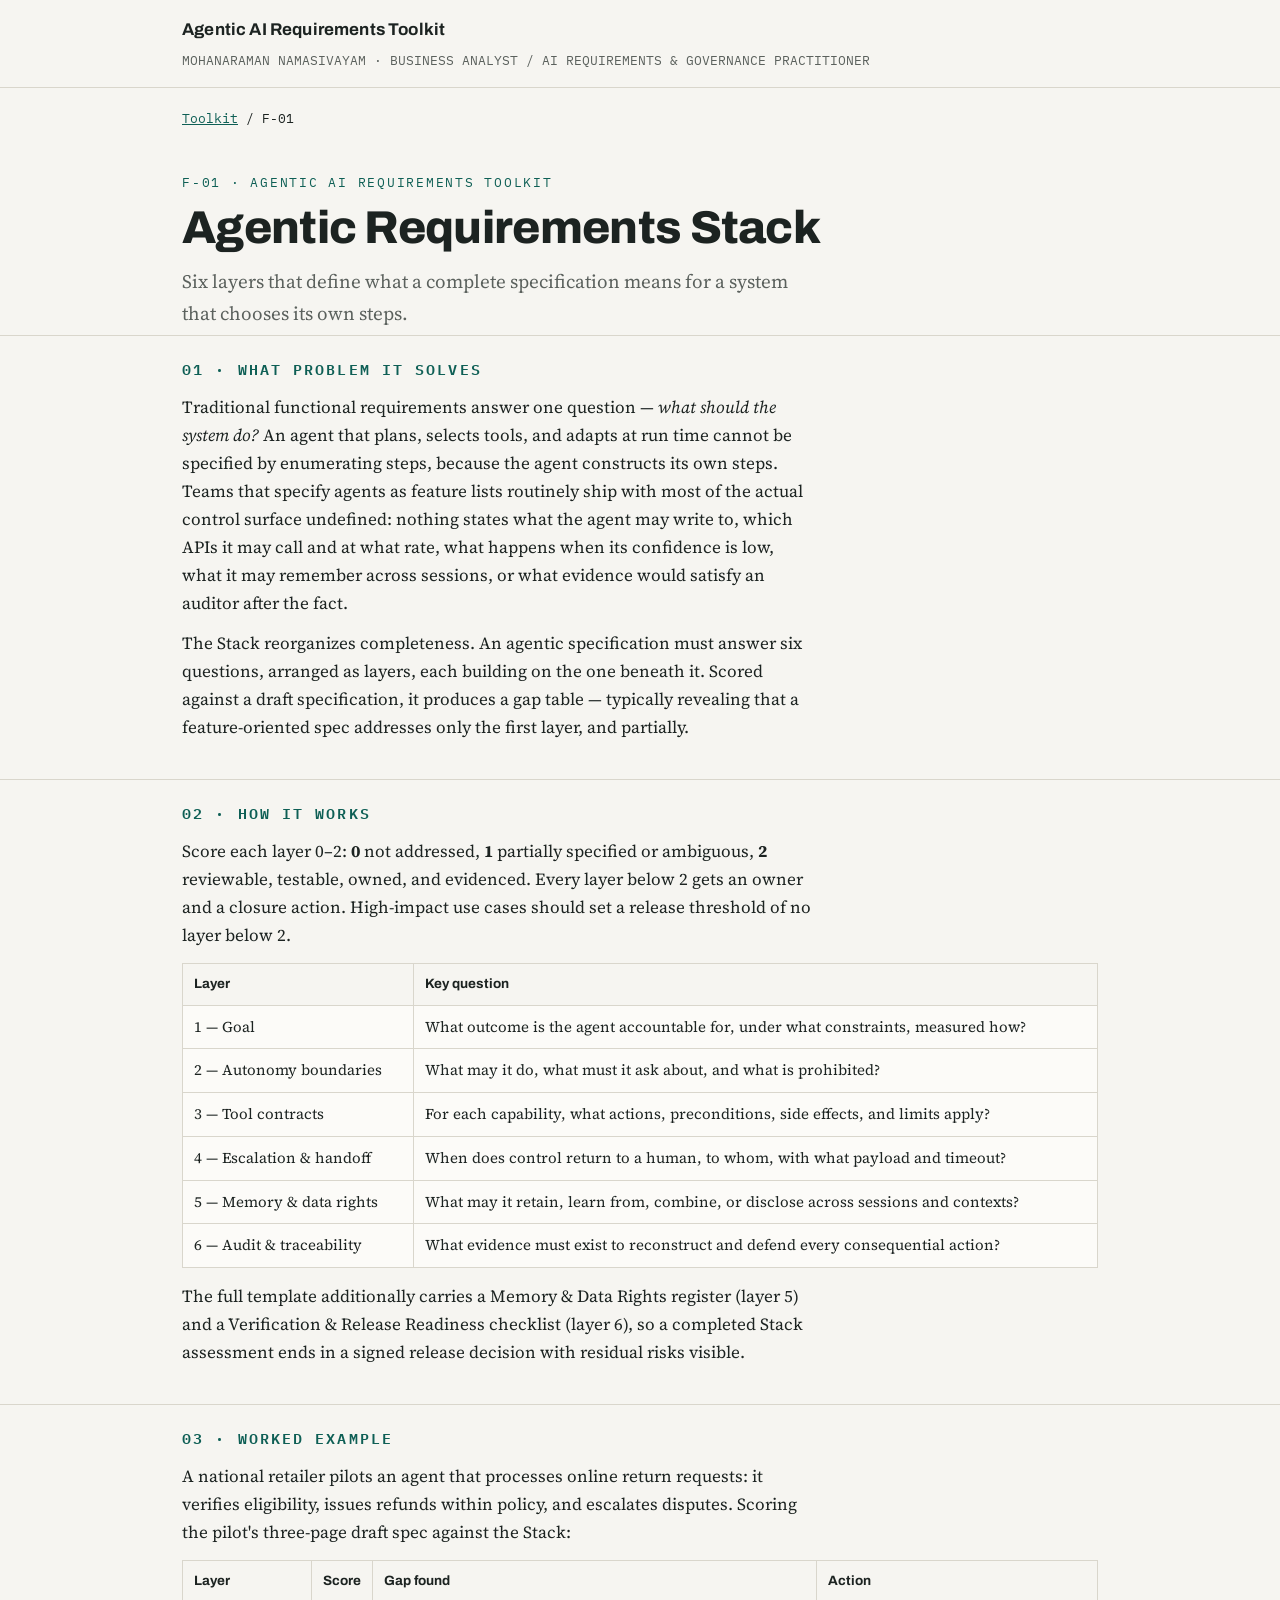
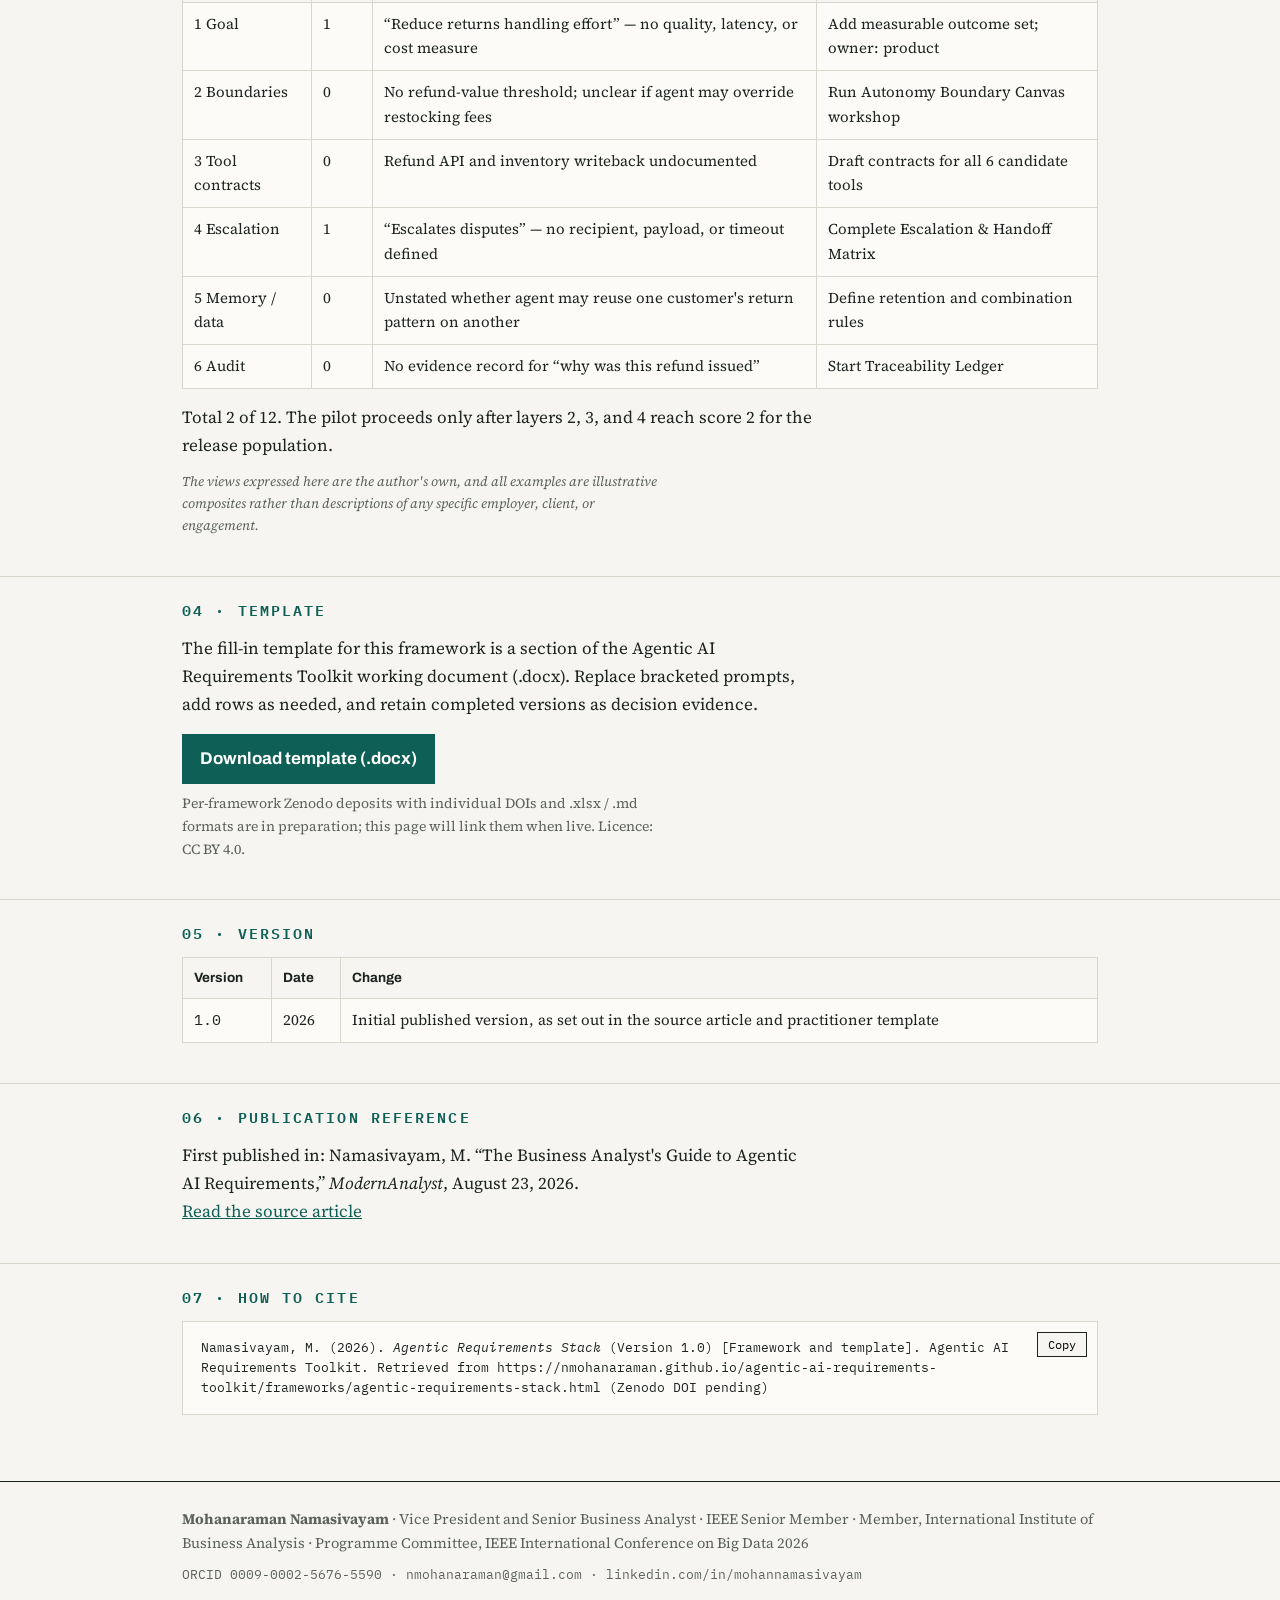
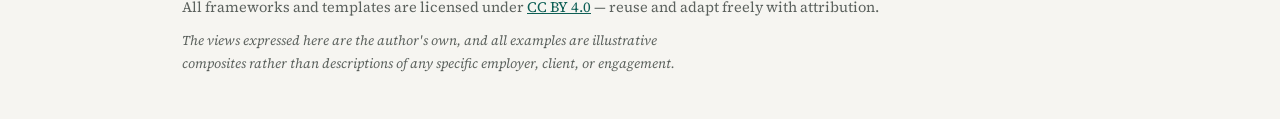
==== frameworks/agentic-requirements-stack.html @ 511b352f "Add nine framework pages" ====
<!doctype html><html lang="en"><head><meta charset="utf-8">
<meta name="viewport" content="width=device-width,initial-scale=1">
<title>Agentic Requirements Stack — Agentic AI Requirements Toolkit</title>
<meta name="author" content="Mohanaraman Namasivayam">
<link rel="preconnect" href="https://fonts.googleapis.com"><link href="https://fonts.googleapis.com/css2?family=Archivo:wght@600;700;800&family=IBM+Plex+Mono:wght@400;600&family=Source+Serif+4:ital,wght@0,400;0,600;1,400&display=swap" rel="stylesheet"><link rel="stylesheet" href="../style.css"></head><body>
<header class="mast"><div class="wrap">
<a href="../index.html">Agentic AI Requirements Toolkit</a>
<span class="role">MOHANARAMAN NAMASIVAYAM &middot; BUSINESS ANALYST / AI REQUIREMENTS &amp; GOVERNANCE PRACTITIONER</span>
</div></header>

<div class="wrap crumbs"><a href="../index.html">Toolkit</a> / F-01</div>
<div class="fw-head"><div class="wrap">
<p class="eyebrow">F-01 &middot; Agentic AI Requirements Toolkit</p>
<h1>Agentic Requirements Stack</h1>
<p class="tag">Six layers that define what a complete specification means for a system that chooses its own steps.</p>
</div></div>

<div class="sec"><div class="wrap"><h2>01 &middot; What problem it solves</h2><p>Traditional functional requirements answer one question &mdash; <em>what should the system do?</em> An agent that plans, selects tools, and adapts at run time cannot be specified by enumerating steps, because the agent constructs its own steps. Teams that specify agents as feature lists routinely ship with most of the actual control surface undefined: nothing states what the agent may write to, which APIs it may call and at what rate, what happens when its confidence is low, what it may remember across sessions, or what evidence would satisfy an auditor after the fact.</p>
<p>The Stack reorganizes completeness. An agentic specification must answer six questions, arranged as layers, each building on the one beneath it. Scored against a draft specification, it produces a gap table &mdash; typically revealing that a feature-oriented spec addresses only the first layer, and partially.</p></div></div>
<div class="sec"><div class="wrap"><h2>02 &middot; How it works</h2><p>Score each layer 0&ndash;2: <strong>0</strong> not addressed, <strong>1</strong> partially specified or ambiguous, <strong>2</strong> reviewable, testable, owned, and evidenced. Every layer below 2 gets an owner and a closure action. High-impact use cases should set a release threshold of no layer below 2.</p>
<table><thead><tr><th>Layer</th><th>Key question</th></tr></thead><tbody>
<tr><td>1 &mdash; Goal</td><td>What outcome is the agent accountable for, under what constraints, measured how?</td></tr>
<tr><td>2 &mdash; Autonomy boundaries</td><td>What may it do, what must it ask about, and what is prohibited?</td></tr>
<tr><td>3 &mdash; Tool contracts</td><td>For each capability, what actions, preconditions, side effects, and limits apply?</td></tr>
<tr><td>4 &mdash; Escalation &amp; handoff</td><td>When does control return to a human, to whom, with what payload and timeout?</td></tr>
<tr><td>5 &mdash; Memory &amp; data rights</td><td>What may it retain, learn from, combine, or disclose across sessions and contexts?</td></tr>
<tr><td>6 &mdash; Audit &amp; traceability</td><td>What evidence must exist to reconstruct and defend every consequential action?</td></tr>
</tbody></table>
<p>The full template additionally carries a Memory &amp; Data Rights register (layer 5) and a Verification &amp; Release Readiness checklist (layer 6), so a completed Stack assessment ends in a signed release decision with residual risks visible.</p></div></div>
<div class="sec"><div class="wrap"><h2>03 &middot; Worked example</h2><p>A national retailer pilots an agent that processes online return requests: it verifies eligibility, issues refunds within policy, and escalates disputes. Scoring the pilot's three-page draft spec against the Stack:</p>
<table><thead><tr><th>Layer</th><th>Score</th><th>Gap found</th><th>Action</th></tr></thead><tbody>
<tr><td>1 Goal</td><td>1</td><td>&ldquo;Reduce returns handling effort&rdquo; &mdash; no quality, latency, or cost measure</td><td>Add measurable outcome set; owner: product</td></tr>
<tr><td>2 Boundaries</td><td>0</td><td>No refund-value threshold; unclear if agent may override restocking fees</td><td>Run Autonomy Boundary Canvas workshop</td></tr>
<tr><td>3 Tool contracts</td><td>0</td><td>Refund API and inventory writeback undocumented</td><td>Draft contracts for all 6 candidate tools</td></tr>
<tr><td>4 Escalation</td><td>1</td><td>&ldquo;Escalates disputes&rdquo; &mdash; no recipient, payload, or timeout defined</td><td>Complete Escalation &amp; Handoff Matrix</td></tr>
<tr><td>5 Memory / data</td><td>0</td><td>Unstated whether agent may reuse one customer's return pattern on another</td><td>Define retention and combination rules</td></tr>
<tr><td>6 Audit</td><td>0</td><td>No evidence record for &ldquo;why was this refund issued&rdquo;</td><td>Start Traceability Ledger</td></tr>
</tbody></table>
<p>Total 2 of 12. The pilot proceeds only after layers 2, 3, and 4 reach score 2 for the release population.</p>
<p class="disc">The views expressed here are the author's own, and all examples are illustrative composites rather than descriptions of any specific employer, client, or engagement.</p></div></div>

<div class="sec"><div class="wrap"><h2>04 &middot; Template</h2>
<p>The fill-in template for this framework is a section of the Agentic AI Requirements Toolkit working document
(.docx). Replace bracketed prompts, add rows as needed, and retain completed versions as decision evidence.</p>
<a class="dl" href="../templates/Modern_Analyst_Agentic_AI_Requirements_Toolkit_Template.docx">Download template (.docx)</a>
<p class="note">Per-framework Zenodo deposits with individual DOIs and .xlsx / .md formats are in preparation;
this page will link them when live. Licence: CC BY 4.0.</p></div></div>

<div class="sec"><div class="wrap"><h2>05 &middot; Version</h2>
<table><thead><tr><th>Version</th><th>Date</th><th>Change</th></tr></thead>
<tbody><tr><td class="mono">1.0</td><td>2026</td><td>Initial published version, as set out in the source article and practitioner template</td></tr></tbody></table>
</div></div>

<div class="sec"><div class="wrap"><h2>06 &middot; Publication reference</h2>
<p>First published in: Namasivayam, M. &ldquo;The Business Analyst's Guide to Agentic AI Requirements,&rdquo; <em>ModernAnalyst</em>, August 23, 2026.<br>
<a href="https://www.modernanalyst.com/Resources/Articles/tabid/115/ID/7213/The-Business-Analysts-Guide-to-Agentic-AI-Requirements.aspx">Read the source article</a></p></div></div>

<div class="sec"><div class="wrap"><h2>07 &middot; How to cite</h2>
<div class="citebox"><button type="button" data-copy>Copy</button>
<span class="ct">Namasivayam, M. (2026). <em>Agentic Requirements Stack</em> (Version 1.0) [Framework and template]. Agentic AI Requirements Toolkit. Retrieved from https://nmohanaraman.github.io/agentic-ai-requirements-toolkit/frameworks/agentic-requirements-stack.html (Zenodo DOI pending)</span></div>
</div></div>

<footer><div class="wrap">
<p><strong>Mohanaraman Namasivayam</strong> &middot; Vice President and Senior Business Analyst &middot; IEEE Senior Member &middot; Member, International Institute of Business Analysis &middot; Programme Committee, IEEE International Conference on Big Data 2026</p>
<p class="mono" style="margin-top:8px">ORCID 0009-0002-5676-5590 &middot; nmohanaraman@gmail.com &middot; linkedin.com/in/mohannamasivayam</p>
<p style="margin-top:12px">All frameworks and templates are licensed under <a href="https://creativecommons.org/licenses/by/4.0/">CC BY 4.0</a> &mdash; reuse and adapt freely with attribution.</p>
<p class="disc" style="margin-top:10px">The views expressed here are the author's own, and all examples are illustrative composites rather than descriptions of any specific employer, client, or engagement.</p>
</div></footer>
<script>
document.querySelectorAll('[data-copy]').forEach(function(b){
 b.addEventListener('click',function(){
  navigator.clipboard.writeText(b.closest('.citebox').querySelector('.ct').innerText).then(function(){
   b.textContent='Copied';setTimeout(function(){b.textContent='Copy'},1600);});
 });});
</script></body></html>
---- style.css ----
:root{--paper:#F6F5F1;--card:#FCFBF8;--ink:#1C2321;--mut:#5B615D;--line:#D9D6CC;
--teal:#0E5F55;--amber:#8A5E14;--red:#93392C;--tealbg:#E4EEEA;--amberbg:#F3EAD6;--redbg:#F2E2DD;}
*{box-sizing:border-box;margin:0}
html{scroll-behavior:smooth}
@media (prefers-reduced-motion:reduce){html{scroll-behavior:auto}}
body{background:var(--paper);color:var(--ink);font:400 17px/1.65 "Source Serif 4",Georgia,serif;}
a{color:var(--teal)}a:focus-visible,button:focus-visible{outline:3px solid var(--amber);outline-offset:2px}
.wrap{max-width:960px;margin:0 auto;padding:0 22px}
.mono{font-family:"IBM Plex Mono",ui-monospace,monospace}
header.mast{border-bottom:1px solid var(--line);padding:16px 0}
.mast .wrap{display:flex;justify-content:space-between;align-items:baseline;flex-wrap:wrap;gap:6px}
.mast a{color:var(--ink);text-decoration:none;font-family:Archivo,system-ui,sans-serif;font-weight:700;letter-spacing:.01em}
.mast .role{font-family:"IBM Plex Mono",monospace;font-size:12.5px;color:var(--mut)}
h1,h2,h3{font-family:Archivo,system-ui,sans-serif;line-height:1.12;letter-spacing:-.015em}
.hero{padding:56px 0 34px}
.hero h1{font-size:clamp(34px,6vw,58px);font-weight:800;max-width:17ch}
.hero p.sub{max-width:62ch;margin-top:16px;font-size:19px;color:var(--mut)}
.strip{display:grid;grid-template-columns:repeat(3,1fr);gap:0;border:1.5px solid var(--ink);margin:34px 0 8px}
.strip>div{padding:13px 15px;font-family:"IBM Plex Mono",monospace;font-size:12.5px;letter-spacing:.04em}
.strip .s1{background:var(--tealbg);color:var(--teal);border-right:1.5px solid var(--ink)}
.strip .s2{background:var(--amberbg);color:var(--amber);border-right:1.5px solid var(--ink)}
.strip .s3{background:var(--redbg);color:var(--red)}
.strip b{display:block;font-size:14px;margin-bottom:2px}
.capn{font-family:"IBM Plex Mono",monospace;font-size:12px;color:var(--mut)}
section{padding:34px 0}
.eyebrow{font-family:"IBM Plex Mono",monospace;font-size:12.5px;letter-spacing:.14em;text-transform:uppercase;color:var(--teal);margin-bottom:10px}
h2{font-size:26px;margin-bottom:6px}
.collnote{color:var(--mut);max-width:66ch;margin-bottom:18px}
.reg{border-top:1.5px solid var(--ink)}
.reg a.row{display:grid;grid-template-columns:64px 1fr auto;gap:14px;align-items:baseline;
padding:15px 4px;border-bottom:1px solid var(--line);text-decoration:none;color:var(--ink)}
.reg a.row:hover{background:var(--card)}
.reg .fid{font-family:"IBM Plex Mono",monospace;font-size:13px;color:var(--teal)}
.reg .fname{font-family:Archivo,system-ui,sans-serif;font-weight:700;font-size:18px}
.reg .ftag{display:block;font-family:"Source Serif 4",serif;font-weight:400;font-size:14.5px;color:var(--mut);margin-top:2px}
.reg .fver{font-family:"IBM Plex Mono",monospace;font-size:12px;color:var(--mut);white-space:nowrap}
.card{background:var(--card);border:1px solid var(--line);padding:22px 24px;margin-top:14px}
footer{border-top:1.5px solid var(--ink);margin-top:40px;padding:26px 0 44px;font-size:14.5px;color:var(--mut)}
footer .mono{font-size:12.5px}
/* framework pages */
.fw-head{padding:44px 0 6px}
.fw-head h1{font-size:clamp(30px,5vw,46px);font-weight:800}
.fw-head .tag{font-size:19px;color:var(--mut);max-width:62ch;margin-top:12px}
.sec{padding:26px 0;border-top:1px solid var(--line)}
.sec h2{font-size:15px;font-family:"IBM Plex Mono",monospace;font-weight:600;letter-spacing:.14em;text-transform:uppercase;color:var(--teal);margin-bottom:14px}
.sec p{max-width:70ch;margin-bottom:12px}
table{border-collapse:collapse;width:100%;margin:14px 0;font-size:15px;background:var(--card)}
th,td{border:1px solid var(--line);padding:9px 11px;text-align:left;vertical-align:top}
thead th{font-family:Archivo,system-ui,sans-serif;font-size:13.5px;background:var(--paper)}
tbody th{font-family:"IBM Plex Mono",monospace;font-size:12.5px;width:160px;background:var(--paper)}
td.may,th.may{background:var(--tealbg);color:var(--teal);font-weight:600}
td.ask,th.ask{background:var(--amberbg);color:var(--amber);font-weight:600}
td.nev,th.nev{background:var(--redbg);color:var(--red);font-weight:600}
.dl{display:inline-block;font-family:Archivo,system-ui,sans-serif;font-weight:700;background:var(--teal);color:#fff;
padding:11px 18px;text-decoration:none;margin:4px 0 8px}
.dl:hover{background:#0B4A42}
.note{font-size:14px;color:var(--mut)}
.citebox{background:var(--card);border:1px solid var(--line);padding:16px 18px;font-family:"IBM Plex Mono",monospace;font-size:13px;line-height:1.55;position:relative}
.citebox button{position:absolute;top:10px;right:10px;font-family:"IBM Plex Mono",monospace;font-size:12px;
background:var(--paper);border:1px solid var(--ink);padding:4px 10px;cursor:pointer}
.disc{font-size:13.5px;color:var(--mut);font-style:italic;max-width:75ch}
.crumbs{font-family:"IBM Plex Mono",monospace;font-size:12.5px;padding-top:20px}
@media(max-width:640px){.reg a.row{grid-template-columns:52px 1fr}.reg .fver{display:none}
.strip{grid-template-columns:1fr}.strip .s1,.strip .s2{border-right:0;border-bottom:1.5px solid var(--ink)}
tbody th{width:auto}}
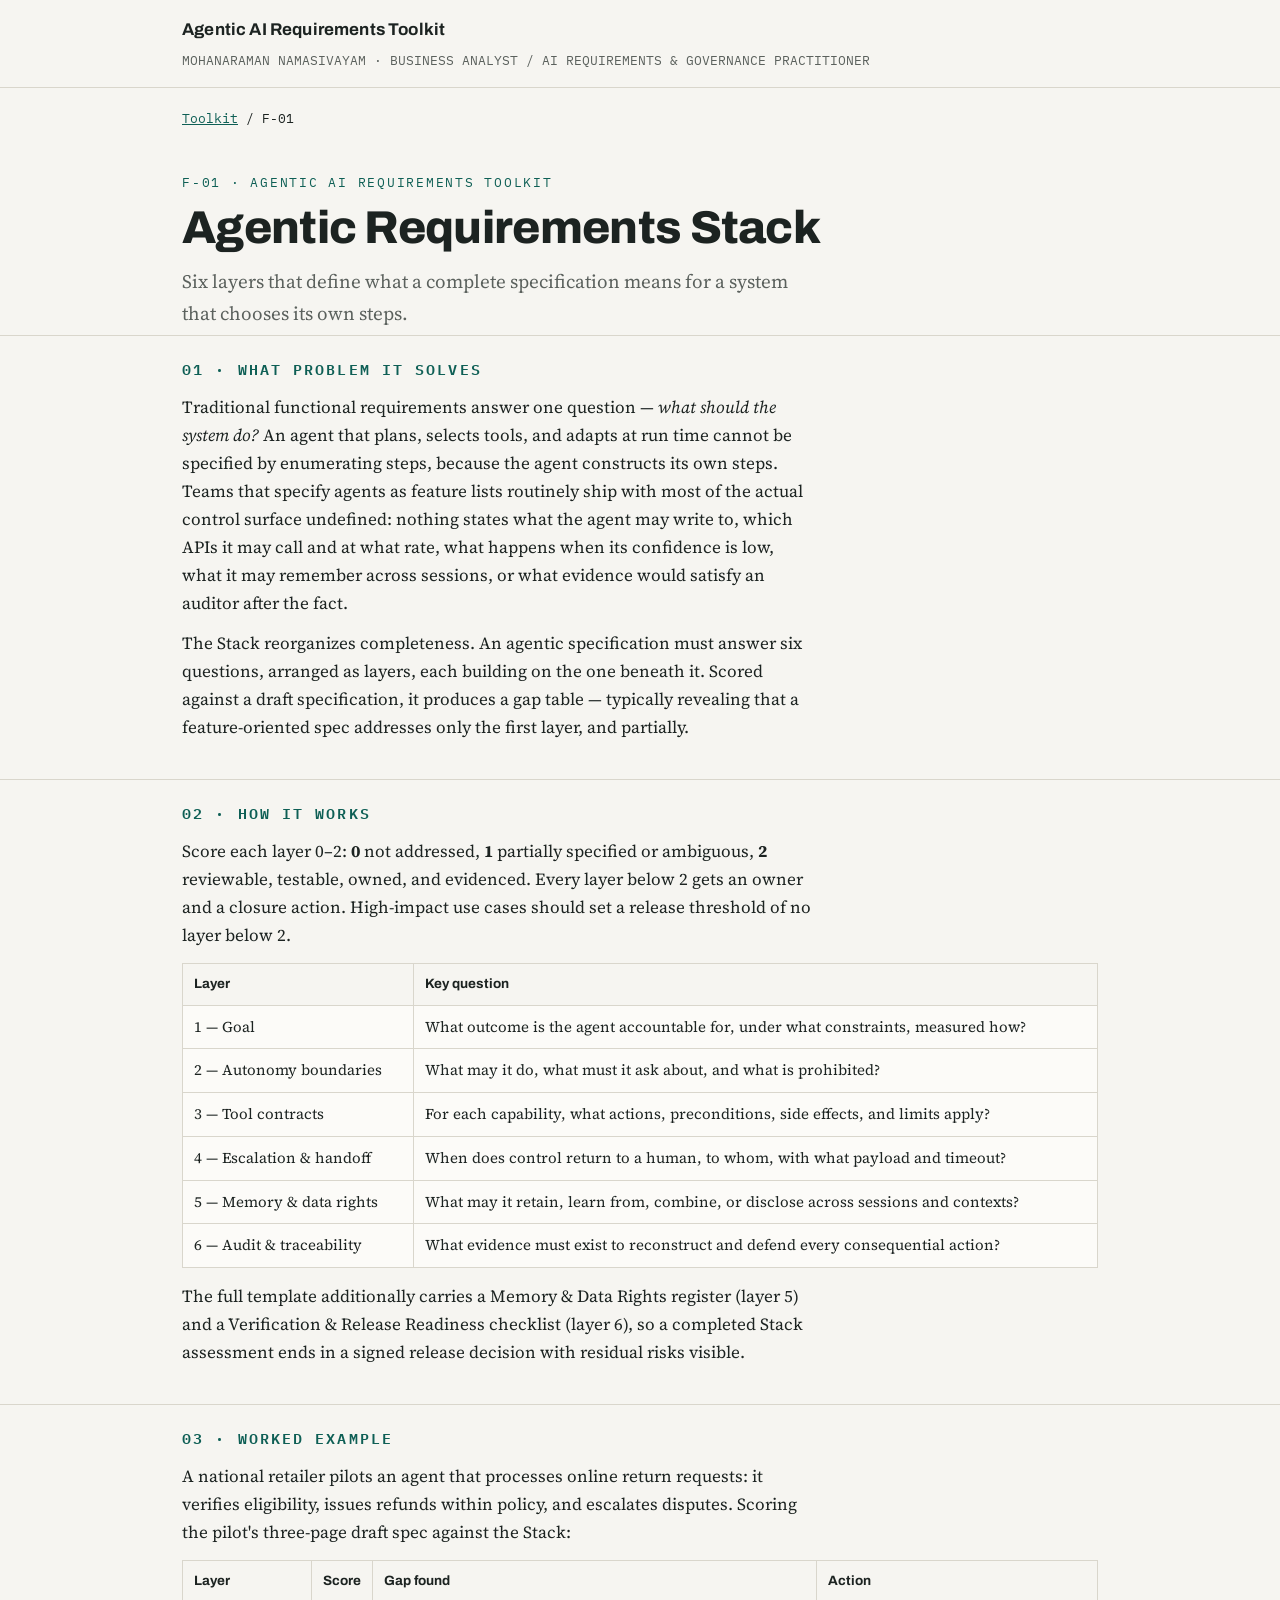
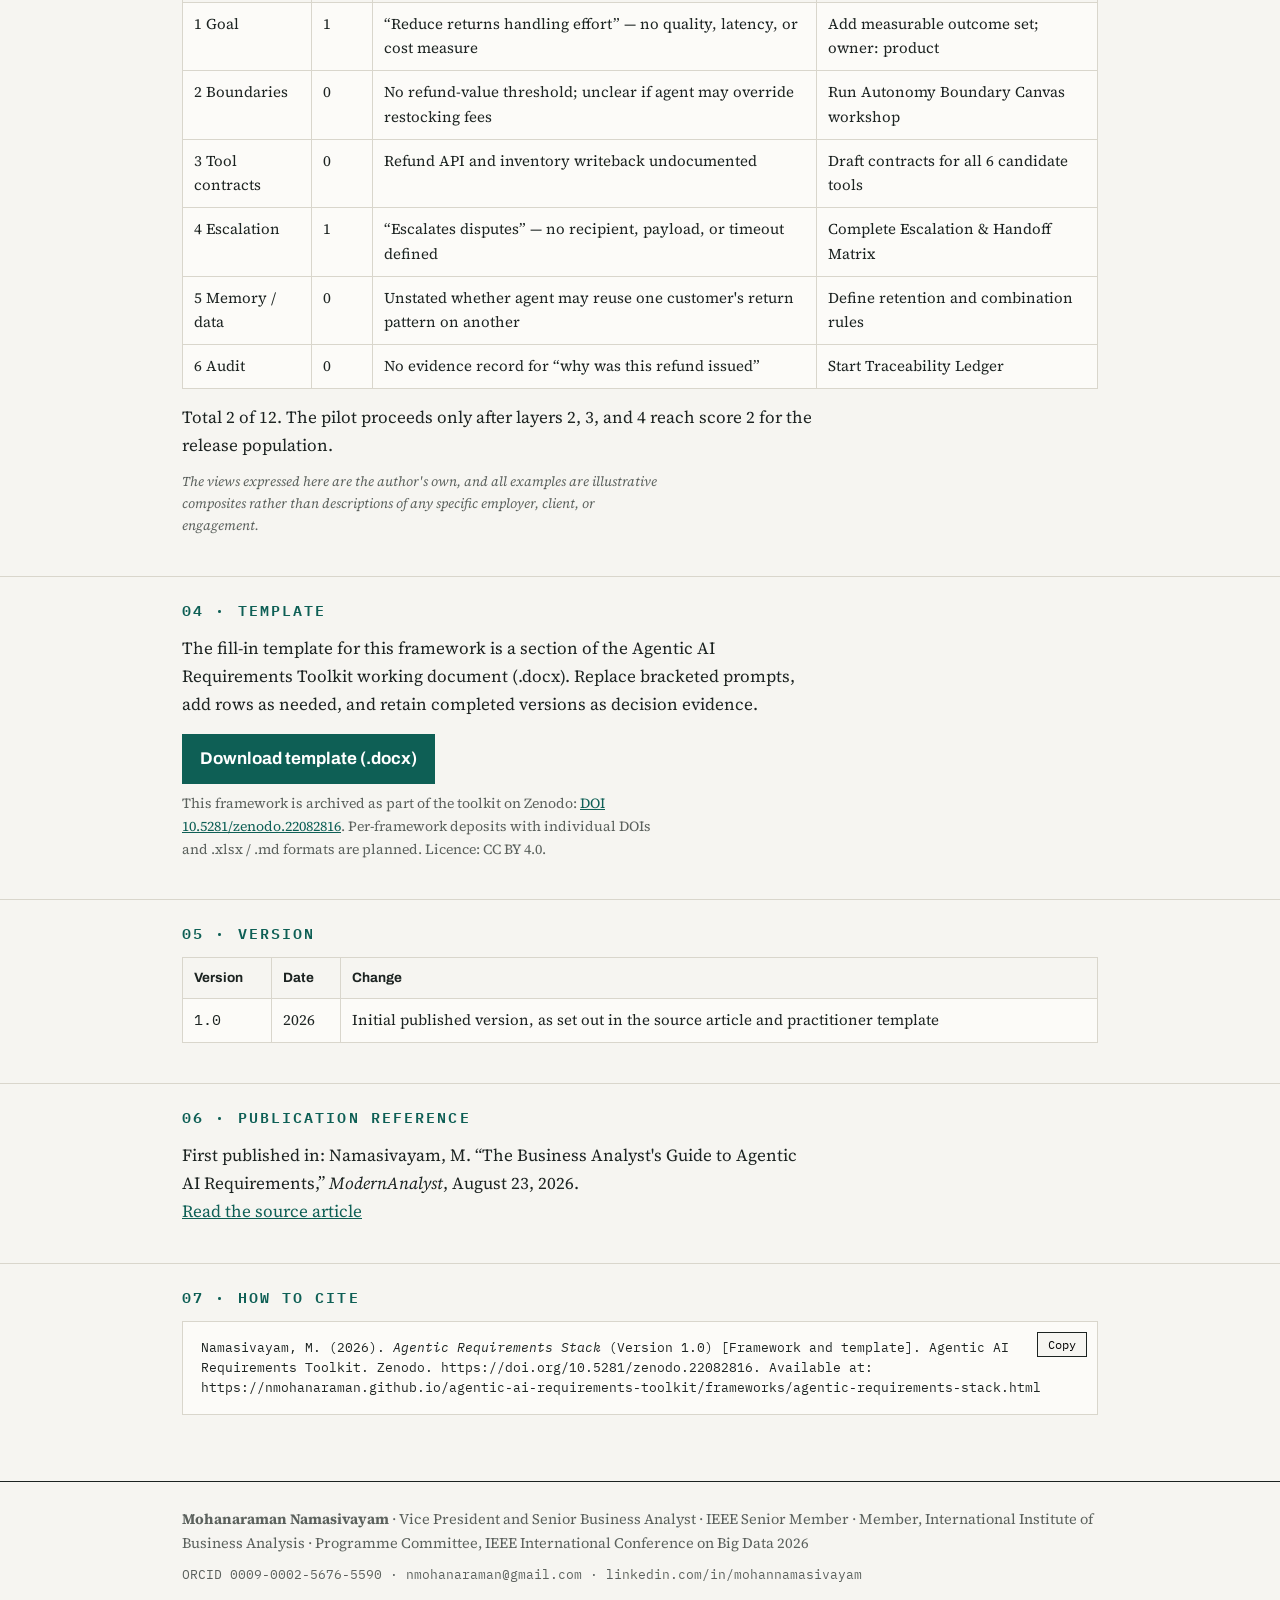
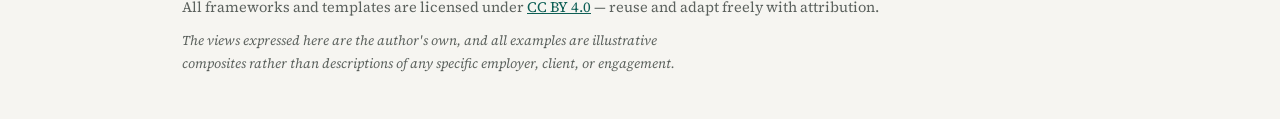
==== commit fd241266: "Add Zenodo DOI 10.5281/zenodo.22082816 to citations" ====
--- a/frameworks/agentic-requirements-stack.html
+++ b/frameworks/agentic-requirements-stack.html
@@ -43,8 +43,7 @@
 <p>The fill-in template for this framework is a section of the Agentic AI Requirements Toolkit working document
 (.docx). Replace bracketed prompts, add rows as needed, and retain completed versions as decision evidence.</p>
 <a class="dl" href="../templates/Modern_Analyst_Agentic_AI_Requirements_Toolkit_Template.docx">Download template (.docx)</a>
-<p class="note">Per-framework Zenodo deposits with individual DOIs and .xlsx / .md formats are in preparation;
-this page will link them when live. Licence: CC BY 4.0.</p></div></div>
+<p class="note">This framework is archived as part of the toolkit on Zenodo: <a href="https://doi.org/10.5281/zenodo.22082816">DOI 10.5281/zenodo.22082816</a>. Per-framework deposits with individual DOIs and .xlsx / .md formats are planned. Licence: CC BY 4.0.</p></div></div>
 
 <div class="sec"><div class="wrap"><h2>05 &middot; Version</h2>
 <table><thead><tr><th>Version</th><th>Date</th><th>Change</th></tr></thead>
@@ -57,7 +56,7 @@
 
 <div class="sec"><div class="wrap"><h2>07 &middot; How to cite</h2>
 <div class="citebox"><button type="button" data-copy>Copy</button>
-<span class="ct">Namasivayam, M. (2026). <em>Agentic Requirements Stack</em> (Version 1.0) [Framework and template]. Agentic AI Requirements Toolkit. Retrieved from https://nmohanaraman.github.io/agentic-ai-requirements-toolkit/frameworks/agentic-requirements-stack.html (Zenodo DOI pending)</span></div>
+<span class="ct">Namasivayam, M. (2026). <em>Agentic Requirements Stack</em> (Version 1.0) [Framework and template]. Agentic AI Requirements Toolkit. Zenodo. https://doi.org/10.5281/zenodo.22082816. Available at: https://nmohanaraman.github.io/agentic-ai-requirements-toolkit/frameworks/agentic-requirements-stack.html</span></div>
 </div></div>
 
 <footer><div class="wrap">
